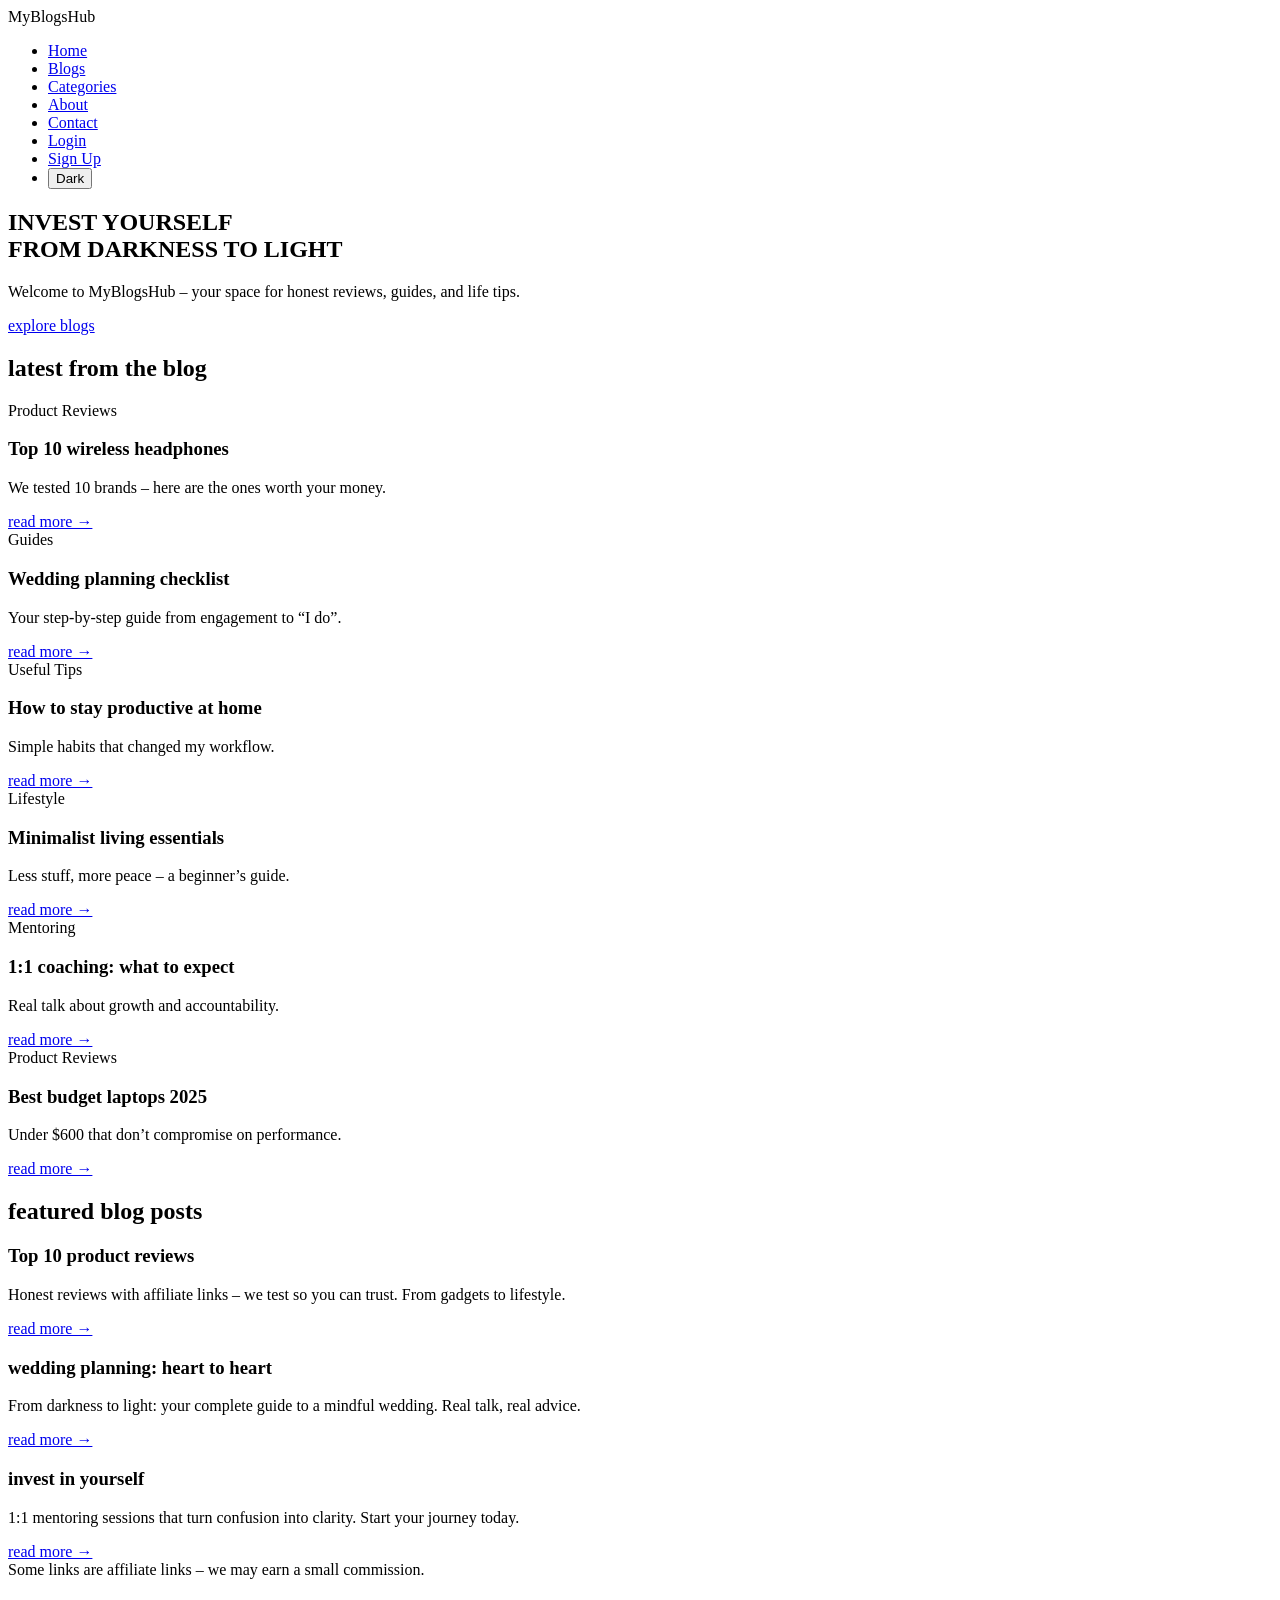
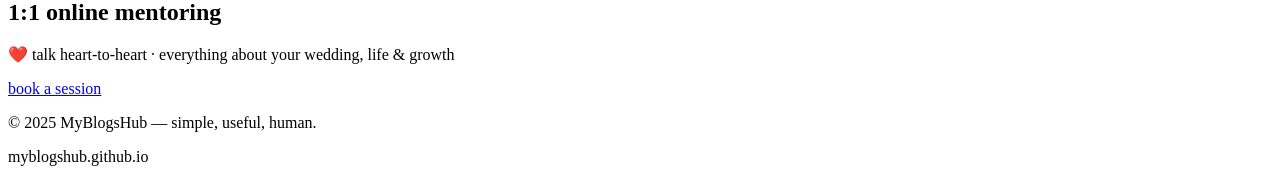
==== index.html @ a45b2e27 "Create index.html this is the home page of my website" ====
<!DOCTYPE html>
<html lang="en">
<head>
  <meta charset="UTF-8">
  <meta name="viewport" content="width=device-width, initial-scale=1.0">
  <title>MyBlogsHub – home</title>
  <link rel="stylesheet" href="style.css">
</head>
<body class="light-theme">
  <header class="site-header">
    <div class="container header-flex">
      <div class="logo">MyBlogsHub</div>
      <nav class="navbar">
        <ul class="nav-list">
          <li><a href="index.html" class="active">Home</a></li>
          <li><a href="#">Blogs</a></li>
          <li><a href="#">Categories</a></li>
          <li><a href="about.html">About</a></li>
          <li><a href="#">Contact</a></li>
          <li><a href="login.html">Login</a></li>
          <li><a href="register.html">Sign Up</a></li>
          <li><button class="theme-toggle" id="themeToggle">Dark</button></li>
        </ul>
      </nav>
      <div class="mobile-toggle" id="mobileToggle">
        <span></span><span></span><span></span>
      </div>
    </div>
  </header>

  <main>
    <section class="hero">
      <div class="container hero-content">
        <h1>INVEST YOURSELF <br> FROM DARKNESS TO LIGHT</h1>
        <p class="hero-sub">Welcome to MyBlogsHub – your space for honest reviews, guides, and life tips.</p>
        <a href="#featured" class="btn">explore blogs</a>
      </div>
    </section>

    <section class="blog-scroll">
      <div class="container">
        <h2>latest from the blog</h2>
        <div class="scroll-cards">
          <article class="scroll-card">
            <div class="card-image" style="background-color: #9b7b5c;"></div>
            <div class="card-content">
              <span class="card-category">Product Reviews</span>
              <h3>Top 10 wireless headphones</h3>
              <p>We tested 10 brands – here are the ones worth your money.</p>
              <a href="#" class="read-more">read more →</a>
            </div>
          </article>
          <article class="scroll-card">
            <div class="card-image" style="background-color: #b38b6d;"></div>
            <div class="card-content">
              <span class="card-category">Guides</span>
              <h3>Wedding planning checklist</h3>
              <p>Your step-by-step guide from engagement to “I do”.</p>
              <a href="#" class="read-more">read more →</a>
            </div>
          </article>
          <article class="scroll-card">
            <div class="card-image" style="background-color: #a57c5a;"></div>
            <div class="card-content">
              <span class="card-category">Useful Tips</span>
              <h3>How to stay productive at home</h3>
              <p>Simple habits that changed my workflow.</p>
              <a href="#" class="read-more">read more →</a>
            </div>
          </article>
          <article class="scroll-card">
            <div class="card-image" style="background-color: #cfa776;"></div>
            <div class="card-content">
              <span class="card-category">Lifestyle</span>
              <h3>Minimalist living essentials</h3>
              <p>Less stuff, more peace – a beginner’s guide.</p>
              <a href="#" class="read-more">read more →</a>
            </div>
          </article>
          <article class="scroll-card">
            <div class="card-image" style="background-color: #8b6b4c;"></div>
            <div class="card-content">
              <span class="card-category">Mentoring</span>
              <h3>1:1 coaching: what to expect</h3>
              <p>Real talk about growth and accountability.</p>
              <a href="#" class="read-more">read more →</a>
            </div>
          </article>
          <article class="scroll-card">
            <div class="card-image" style="background-color: #b59d7a;"></div>
            <div class="card-content">
              <span class="card-category">Product Reviews</span>
              <h3>Best budget laptops 2025</h3>
              <p>Under $600 that don’t compromise on performance.</p>
              <a href="#" class="read-more">read more →</a>
            </div>
          </article>
        </div>
      </div>
    </section>

    <section id="featured" class="featured-posts">
      <div class="container">
        <h2>featured blog posts</h2>
        <div class="post-grid">
          <article class="post-card">
            <h3>Top 10 product reviews</h3>
            <p>Honest reviews with affiliate links – we test so you can trust. From gadgets to lifestyle.</p>
            <a href="#" class="read-more">read more →</a>
          </article>
          <article class="post-card">
            <h3>wedding planning: heart to heart</h3>
            <p>From darkness to light: your complete guide to a mindful wedding. Real talk, real advice.</p>
            <a href="#" class="read-more">read more →</a>
          </article>
          <article class="post-card">
            <h3>invest in yourself</h3>
            <p>1:1 mentoring sessions that turn confusion into clarity. Start your journey today.</p>
            <a href="#" class="read-more">read more →</a>
          </article>
        </div>
        <div class="affiliate-note">Some links are affiliate links – we may earn a small commission.</div>
      </div>
    </section>

    <section class="mentoring">
      <div class="container mentoring-content">
        <h2>1:1 online mentoring</h2>
        <p class="heart">❤️ talk heart‑to‑heart · everything about your wedding, life & growth</p>
        <a href="#" class="btn">book a session</a>
      </div>
    </section>
  </main>

  <footer class="site-footer">
    <div class="container footer-content">
      <p>© 2025 MyBlogsHub — simple, useful, human.</p>
      <p class="domain">myblogshub.github.io</p>
    </div>
  </footer>

  <script src="script.js"></script>
</body>
</html>
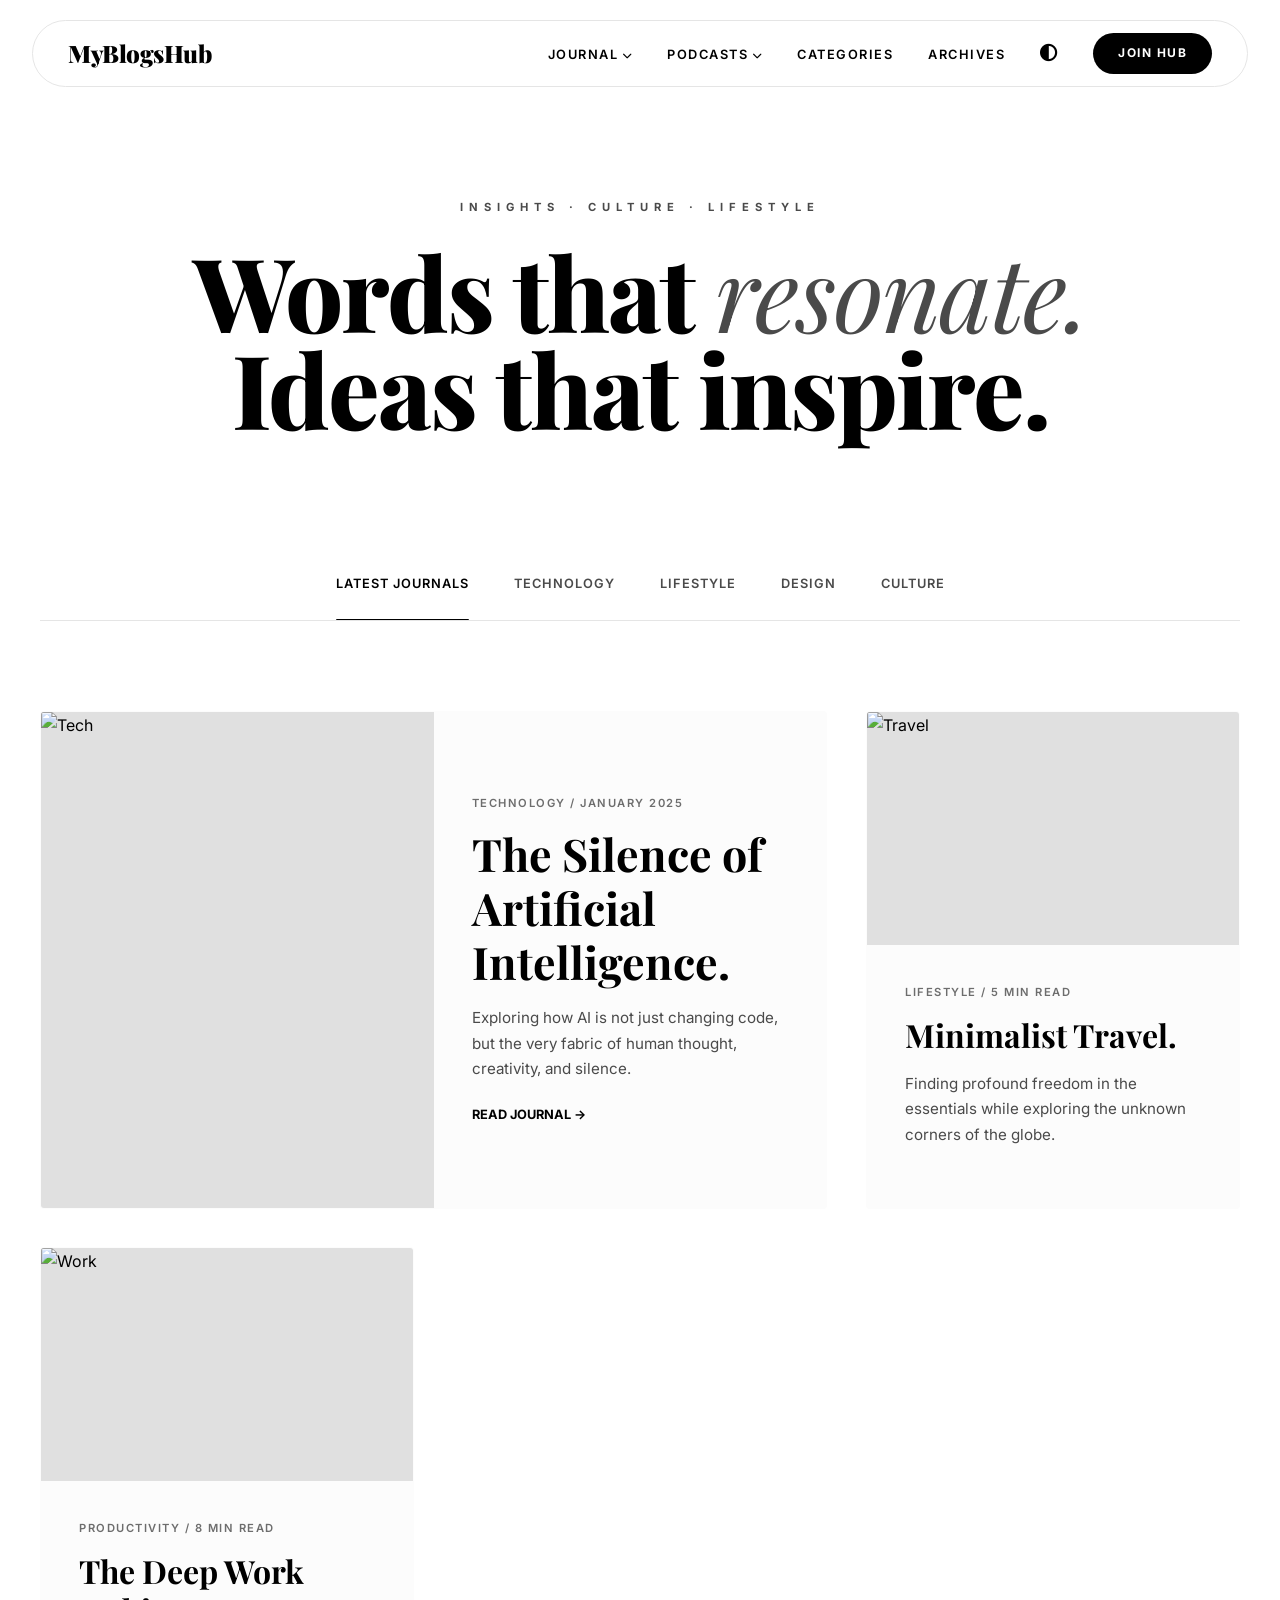
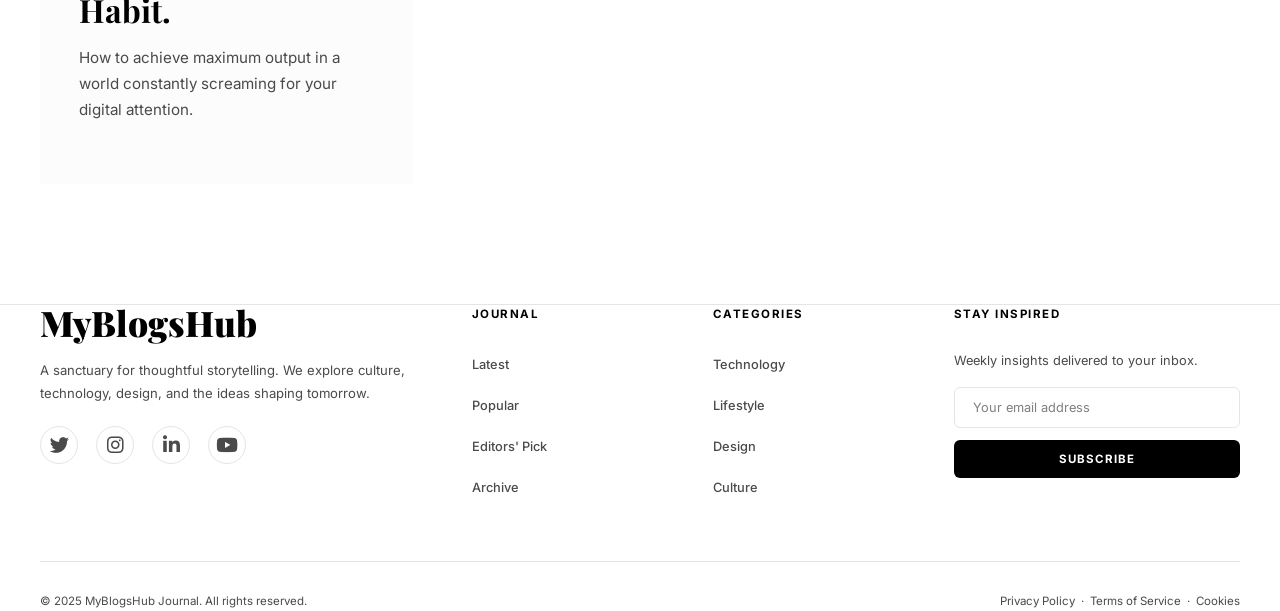
==== commit d689bd98: "Update index.html" ====
--- a/index.html
+++ b/index.html
@@ -3,142 +3,116 @@
 <head>
   <meta charset="UTF-8">
   <meta name="viewport" content="width=device-width, initial-scale=1.0">
-  <title>MyBlogsHub – home</title>
+  <title>MyBlogsHub – Premium Responsive Journal</title>
+  <link rel="stylesheet" href="https://cdnjs.cloudflare.com/ajax/libs/font-awesome/6.0.0-beta3/css/all.min.css">
   <link rel="stylesheet" href="style.css">
 </head>
 <body class="light-theme">
-  <header class="site-header">
-    <div class="container header-flex">
-      <div class="logo">MyBlogsHub</div>
-      <nav class="navbar">
-        <ul class="nav-list">
-          <li><a href="index.html" class="active">Home</a></li>
-          <li><a href="#">Blogs</a></li>
+  <!-- Loader removed for testing -->
+
+  <header id="mainHeader">
+    <div class="nav-wrap" id="navWrap">
+      <div class="logo" onclick="window.scrollTo({top:0,behavior:'smooth'})">MyBlogsHub</div>
+      <nav>
+        <ul class="nav-links" id="navLinks">
+          <!-- Journal Dropdown -->
+          <li class="dropdown-parent">
+            <a href="#" class="dropdown-toggle" onclick="event.preventDefault()">Journal <i class="fas fa-chevron-down"></i></a>
+            <ul class="dropdown-menu">
+              <li><a href="blogs.html?category=all" class="all-cat">All Categories</a></li>
+              <li><a href="blogs.html?category=technology">Technology</a></li>
+              <li><a href="blogs.html?category=lifestyle">Lifestyle</a></li>
+              <li><a href="blogs.html?category=design">Design</a></li>
+              <li><a href="blogs.html?category=culture">Culture</a></li>
+              <li><a href="blogs.html?category=productivity">Productivity</a></li>
+            </ul>
+          </li>
+          <!-- Podcasts Dropdown -->
+          <li class="dropdown-parent">
+            <a href="#" class="dropdown-toggle" onclick="event.preventDefault()">Podcasts <i class="fas fa-chevron-down"></i></a>
+            <ul class="dropdown-menu">
+              <li><a href="podcasts.html?category=all" class="all-cat">All Categories</a></li>
+              <li><a href="podcasts.html?category=technology">Technology</a></li>
+              <li><a href="podcasts.html?category=lifestyle">Lifestyle</a></li>
+              <li><a href="podcasts.html?category=design">Design</a></li>
+              <li><a href="podcasts.html?category=culture">Culture</a></li>
+              <li><a href="podcasts.html?category=productivity">Productivity</a></li>
+            </ul>
+          </li>
           <li><a href="#">Categories</a></li>
-          <li><a href="about.html">About</a></li>
-          <li><a href="#">Contact</a></li>
-          <li><a href="login.html">Login</a></li>
-          <li><a href="register.html">Sign Up</a></li>
-          <li><button class="theme-toggle" id="themeToggle">Dark</button></li>
+          <li><a href="#">Archives</a></li>
+          <li><button class="theme-toggle" id="themeToggle"><i class="fas fa-adjust"></i></button></li>
+          <li><a href="join-hub.html" class="join-hub-btn">Join Hub</a></li>
         </ul>
+        <button class="hamburger-icon" onclick="toggleMenu()"><i class="fas fa-bars"></i></button>
       </nav>
-      <div class="mobile-toggle" id="mobileToggle">
-        <span></span><span></span><span></span>
-      </div>
     </div>
   </header>
 
+  <div id="closeBtn" onclick="toggleMenu()">&times;</div>
+
   <main>
-    <section class="hero">
-      <div class="container hero-content">
-        <h1>INVEST YOURSELF <br> FROM DARKNESS TO LIGHT</h1>
-        <p class="hero-sub">Welcome to MyBlogsHub – your space for honest reviews, guides, and life tips.</p>
-        <a href="#featured" class="btn">explore blogs</a>
+    <section class="hero container">
+      <span class="hero-tag reveal">Insights · Culture · Lifestyle</span>
+      <h1 class="reveal">Words that <span>resonate.</span><br>Ideas that inspire.</h1>
+    </section>
+    <section class="container">
+      <div class="filter-bar reveal">
+        <button class="filter-item active">Latest Journals</button>
+        <button class="filter-item">Technology</button>
+        <button class="filter-item">Lifestyle</button>
+        <button class="filter-item">Design</button>
+        <button class="filter-item">Culture</button>
       </div>
-    </section>
-
-    <section class="blog-scroll">
-      <div class="container">
-        <h2>latest from the blog</h2>
-        <div class="scroll-cards">
-          <article class="scroll-card">
-            <div class="card-image" style="background-color: #9b7b5c;"></div>
-            <div class="card-content">
-              <span class="card-category">Product Reviews</span>
-              <h3>Top 10 wireless headphones</h3>
-              <p>We tested 10 brands – here are the ones worth your money.</p>
-              <a href="#" class="read-more">read more →</a>
-            </div>
-          </article>
-          <article class="scroll-card">
-            <div class="card-image" style="background-color: #b38b6d;"></div>
-            <div class="card-content">
-              <span class="card-category">Guides</span>
-              <h3>Wedding planning checklist</h3>
-              <p>Your step-by-step guide from engagement to “I do”.</p>
-              <a href="#" class="read-more">read more →</a>
-            </div>
-          </article>
-          <article class="scroll-card">
-            <div class="card-image" style="background-color: #a57c5a;"></div>
-            <div class="card-content">
-              <span class="card-category">Useful Tips</span>
-              <h3>How to stay productive at home</h3>
-              <p>Simple habits that changed my workflow.</p>
-              <a href="#" class="read-more">read more →</a>
-            </div>
-          </article>
-          <article class="scroll-card">
-            <div class="card-image" style="background-color: #cfa776;"></div>
-            <div class="card-content">
-              <span class="card-category">Lifestyle</span>
-              <h3>Minimalist living essentials</h3>
-              <p>Less stuff, more peace – a beginner’s guide.</p>
-              <a href="#" class="read-more">read more →</a>
-            </div>
-          </article>
-          <article class="scroll-card">
-            <div class="card-image" style="background-color: #8b6b4c;"></div>
-            <div class="card-content">
-              <span class="card-category">Mentoring</span>
-              <h3>1:1 coaching: what to expect</h3>
-              <p>Real talk about growth and accountability.</p>
-              <a href="#" class="read-more">read more →</a>
-            </div>
-          </article>
-          <article class="scroll-card">
-            <div class="card-image" style="background-color: #b59d7a;"></div>
-            <div class="card-content">
-              <span class="card-category">Product Reviews</span>
-              <h3>Best budget laptops 2025</h3>
-              <p>Under $600 that don’t compromise on performance.</p>
-              <a href="#" class="read-more">read more →</a>
-            </div>
-          </article>
-        </div>
-      </div>
-    </section>
-
-    <section id="featured" class="featured-posts">
-      <div class="container">
-        <h2>featured blog posts</h2>
-        <div class="post-grid">
-          <article class="post-card">
-            <h3>Top 10 product reviews</h3>
-            <p>Honest reviews with affiliate links – we test so you can trust. From gadgets to lifestyle.</p>
-            <a href="#" class="read-more">read more →</a>
-          </article>
-          <article class="post-card">
-            <h3>wedding planning: heart to heart</h3>
-            <p>From darkness to light: your complete guide to a mindful wedding. Real talk, real advice.</p>
-            <a href="#" class="read-more">read more →</a>
-          </article>
-          <article class="post-card">
-            <h3>invest in yourself</h3>
-            <p>1:1 mentoring sessions that turn confusion into clarity. Start your journey today.</p>
-            <a href="#" class="read-more">read more →</a>
-          </article>
-        </div>
-        <div class="affiliate-note">Some links are affiliate links – we may earn a small commission.</div>
-      </div>
-    </section>
-
-    <section class="mentoring">
-      <div class="container mentoring-content">
-        <h2>1:1 online mentoring</h2>
-        <p class="heart">❤️ talk heart‑to‑heart · everything about your wedding, life & growth</p>
-        <a href="#" class="btn">book a session</a>
+      <div class="blog-masonry" id="blogGrid">
+        <article class="blog-card featured reveal">
+          <div class="card-img-wrap"><img src="https://images.unsplash.com/photo-1499750310107-5fef28a66643?auto=format&fit=crop&w=1200&q=80" alt="Tech" loading="lazy"></div>
+          <div class="card-content">
+            <span class="card-meta">Technology / January 2025</span>
+            <h2 class="card-title">The Silence of Artificial Intelligence.</h2>
+            <p class="card-desc">Exploring how AI is not just changing code, but the very fabric of human thought, creativity, and silence.</p>
+            <a href="#" style="color:var(--text-color);font-weight:700;text-decoration:none;font-size:0.8rem;text-transform:uppercase;">Read Journal &rarr;</a>
+          </div>
+        </article>
+        <article class="blog-card reveal">
+          <div class="card-img-wrap"><img src="https://images.unsplash.com/photo-1516483638261-f4dbaf036963?auto=format&fit=crop&w=800&q=80" alt="Travel" loading="lazy"></div>
+          <div class="card-content">
+            <span class="card-meta">Lifestyle / 5 min read</span>
+            <h2 class="card-title">Minimalist Travel.</h2>
+            <p class="card-desc">Finding profound freedom in the essentials while exploring the unknown corners of the globe.</p>
+          </div>
+        </article>
+        <article class="blog-card reveal">
+          <div class="card-img-wrap"><img src="https://images.unsplash.com/photo-1515378791036-0648a3ef77b2?auto=format&fit=crop&w=800&q=80" alt="Work" loading="lazy"></div>
+          <div class="card-content">
+            <span class="card-meta">Productivity / 8 min read</span>
+            <h2 class="card-title">The Deep Work Habit.</h2>
+            <p class="card-desc">How to achieve maximum output in a world constantly screaming for your digital attention.</p>
+          </div>
+        </article>
       </div>
     </section>
   </main>
 
-  <footer class="site-footer">
-    <div class="container footer-content">
-      <p>© 2025 MyBlogsHub — simple, useful, human.</p>
-      <p class="domain">myblogshub.github.io</p>
+  <footer class="container">
+    <div class="footer-grid">
+      <div class="footer-col footer-about">
+        <div class="footer-logo">MyBlogsHub</div>
+        <p>A sanctuary for thoughtful storytelling. We explore culture, technology, design, and the ideas shaping tomorrow.</p>
+        <div class="social-icons">
+          <a href="#" aria-label="Twitter"><i class="fab fa-twitter"></i></a>
+          <a href="#" aria-label="Instagram"><i class="fab fa-instagram"></i></a>
+          <a href="#" aria-label="LinkedIn"><i class="fab fa-linkedin-in"></i></a>
+          <a href="#" aria-label="YouTube"><i class="fab fa-youtube"></i></a>
+        </div>
+      </div>
+      <div class="footer-col"><h4>Journal</h4><ul class="footer-links"><li><a href="blogs.html?category=all">Latest</a></li><li><a href="blogs.html?category=all">Popular</a></li><li><a href="blogs.html?category=all">Editors' Pick</a></li><li><a href="blogs.html?category=all">Archive</a></li></ul></div>
+      <div class="footer-col"><h4>Categories</h4><ul class="footer-links"><li><a href="blogs.html?category=technology">Technology</a></li><li><a href="blogs.html?category=lifestyle">Lifestyle</a></li><li><a href="blogs.html?category=design">Design</a></li><li><a href="blogs.html?category=culture">Culture</a></li></ul></div>
+      <div class="footer-col"><h4>Stay Inspired</h4><p style="color:var(--sub-text);font-size:clamp(0.78rem,1vw,0.9rem);margin-bottom:15px;">Weekly insights delivered to your inbox.</p><form class="newsletter-form" onsubmit="event.preventDefault();alert('Thank you for subscribing!');"><input type="email" placeholder="Your email address" required><button type="submit">Subscribe</button></form></div>
     </div>
+    <div class="footer-bottom"><span>&copy; 2025 MyBlogsHub Journal. All rights reserved.</span><div><a href="#">Privacy Policy</a> &nbsp;·&nbsp; <a href="#">Terms of Service</a> &nbsp;·&nbsp; <a href="#">Cookies</a></div></div>
   </footer>
 
-  <script src="script.js"></script>
+  <script src="script.js" defer></script>
 </body>
-</html>
+                                                                               </html>
--- a/style.css
+++ b/style.css
@@ -0,0 +1,230 @@
+@import url('https://fonts.googleapis.com/css2?family=Inter:wght@300;400;500;600;700&family=Playfair+Display:ital,wght@0,700;0,800;0,900;1,700&display=swap');
+:root {
+  --bg-color: #ffffff; --text-color: #000000; --accent-color: #1a1a1a;
+  --sub-text: #4a4a4a; --card-bg: #fcfcfc; --border-color: #e5e5e5;
+  --glass-bg: rgba(255, 255, 255, 0.85);
+  --transition: all 0.6s cubic-bezier(0.19, 1, 0.22, 1);
+}
+.dark-theme {
+  --bg-color: #0a0a0a; --text-color: #ffffff; --accent-color: #f0f0f0;
+  --sub-text: #b0b0b0; --card-bg: #111111; --border-color: #1e1e1e;
+  --glass-bg: rgba(10, 10, 10, 0.9);
+}
+* { margin:0; padding:0; box-sizing:border-box; }
+html { scroll-behavior:smooth; -webkit-tap-highlight-color:transparent; }
+body {
+  font-family:'Inter',sans-serif; background:var(--bg-color); color:var(--text-color);
+  transition:background-color 0.5s ease, color 0.5s ease; line-height:1.7; overflow-x:hidden;
+  -webkit-font-smoothing:antialiased; min-height:100vh;
+}
+.container { max-width:1400px; margin:0 auto; padding:0 40px; width:100%; }
+
+/* Loader */
+#loader {
+  position:fixed; inset:0; z-index:9999; display:flex; align-items:center; justify-content:center;
+  background:rgba(0,0,0,0.85); backdrop-filter:blur(12px); -webkit-backdrop-filter:blur(12px);
+  transition:opacity 0.4s ease, visibility 0.4s ease;
+}
+#loader.hidden { opacity:0; visibility:hidden; pointer-events:none; }
+#loader h1 {
+  color:#fff; font-family:'Playfair Display',serif; font-size:clamp(1.8rem,5vw,2.6rem);
+  letter-spacing:6px; font-weight:900; animation:logoEntrance 0.7s ease-out forwards;
+  text-shadow:0 0 30px rgba(255,255,255,0.3);
+}
+@keyframes logoEntrance { 0%{opacity:0; transform:scale(0.85);} 100%{opacity:1; transform:scale(1);} }
+
+/* Header */
+header {
+  position:fixed; top:20px; left:0; right:0; z-index:1000;
+  transition: transform 0.4s cubic-bezier(0.19,1,0.22,1), opacity 0.4s ease;
+  will-change: transform;
+}
+header.hidden { transform: translateY(-120px); opacity: 0; pointer-events: none; }
+.nav-wrap {
+  margin:0 auto; width:95%; max-width:1250px; background:var(--glass-bg); backdrop-filter:blur(25px);
+  border:1px solid var(--border-color); border-radius:100px; padding:12px 35px;
+  display:flex; justify-content:space-between; align-items:center;
+  transition:all 0.35s cubic-bezier(0.19,1,0.22,1);
+}
+.nav-wrap.scrolled { padding:8px 30px; width:90%; border-radius:80px; }
+.logo {
+  font-family:'Playfair Display',serif; font-weight:900; font-size:clamp(1.2rem,2.5vw,1.5rem);
+  letter-spacing:-0.5px; color:var(--text-color); cursor:pointer; white-space:nowrap;
+  transition:opacity 0.3s, transform 0.3s;
+}
+.logo:hover { opacity:0.7; transform:scale(1.03); }
+.nav-links { display:flex; list-style:none; gap:35px; align-items:center; }
+.nav-links a {
+  text-decoration:none; color:var(--text-color); font-size:0.8rem;
+  font-weight:600; text-transform:uppercase; letter-spacing:1.5px;
+  transition:opacity 0.3s, transform 0.3s; white-space:nowrap; display:inline-block;
+}
+.nav-links a:hover { opacity:0.4; transform:translateY(-1px); }
+
+/* Dropdown */
+.dropdown-parent { position:static; }
+.dropdown-toggle { cursor:pointer; display:flex; align-items:center; gap:6px; }
+.dropdown-toggle i { font-size:0.6rem; transition:transform 0.35s ease; }
+.dropdown-parent.show .dropdown-toggle i { transform:rotate(180deg); }
+.dropdown-menu {
+  position:static; left:auto; top:auto; transform:none;
+  background:transparent; backdrop-filter:none; border:none;
+  padding:0; min-width:0; list-style:none;
+  opacity:1; visibility:visible; pointer-events:all;
+  box-shadow:none; text-align:center; display:none;
+}
+ .dropdown-parent.show .dropdown-menu,
+ .dropdown-parent.open .dropdown-menu { display:block; }
+.dropdown-menu li a {
+  display:block; padding:8px 0; font-size:0.9rem; letter-spacing:1.2px;
+  color:var(--sub-text); transition:all 0.25s; text-transform:capitalize; width:100%; text-align:center;
+}
+.dropdown-menu li a:hover { background:var(--border-color); color:var(--text-color); opacity:1; transform:none; }
+.dropdown-menu li a.all-cat { border-bottom:1px solid var(--border-color); margin-bottom:4px; font-weight:700; color:var(--text-color); }
+
+@media (min-width:769px) {
+  .dropdown-parent { position:relative; }
+  .dropdown-menu {
+    position:absolute; top:calc(100% + 18px); left:50%; transform:translateX(-50%) translateY(8px);
+    background:var(--glass-bg); backdrop-filter:blur(30px); border:1px solid var(--border-color);
+    border-radius:16px; padding:8px 0; min-width:210px; list-style:none;
+    opacity:0; visibility:hidden; pointer-events:none;
+    transition:all 0.35s cubic-bezier(0.19,1,0.22,1);
+    box-shadow:0 20px 50px rgba(0,0,0,0.08); text-align:left; display:block;
+  }
+  .dropdown-parent.show .dropdown-menu {
+    opacity:1; visibility:visible; pointer-events:all;
+    transform:translateX(-50%) translateY(0);
+  }
+  .dropdown-menu li a { padding:10px 22px; font-size:0.72rem; text-align:left; }
+}
+
+.theme-toggle { background:none; border:none; cursor:pointer; color:var(--text-color); font-size:1.1rem; outline:none; padding:0; transition:transform 0.4s ease; }
+.theme-toggle:hover { transform:rotate(30deg); }
+.theme-toggle:active { transform:rotate(180deg) scale(0.9); }
+.join-hub-btn {
+  background:var(--text-color); color:var(--bg-color)!important;
+  padding:10px 25px; border-radius:100px; font-size:0.75rem!important;
+  font-weight:700!important; opacity:1!important;
+  transition:all 0.35s cubic-bezier(0.19,1,0.22,1)!important;
+  display:inline-block;
+}
+.join-hub-btn:hover { transform:translateY(-2px); opacity:0.9!important; box-shadow:0 8px 25px rgba(0,0,0,0.1); }
+.hamburger-icon { display:none; background:none; border:none; font-size:1.3rem; color:var(--text-color); cursor:pointer; z-index:1002; transition:0.3s; }
+.hamburger-icon:hover { opacity:0.6; transform:scale(1.1); }
+#closeBtn { display:none; }
+
+/* Hero */
+.hero { padding:clamp(140px,22vh,220px) 0 clamp(50px,8vw,100px); text-align:center; }
+.hero-tag {
+  font-size:clamp(0.6rem,0.9vw,0.7rem); text-transform:uppercase; letter-spacing:clamp(3px,1vw,6px);
+  color:var(--sub-text); margin-bottom:25px; display:block; font-weight:700;
+  animation:fadeUp 0.8s 0.2s cubic-bezier(0.19,1,0.22,1) both;
+}
+.hero h1 {
+  font-family:'Playfair Display',serif; font-size:clamp(2.2rem,8vw,6.8rem);
+  font-weight:800; line-height:0.95; letter-spacing:-2px; margin-bottom:35px;
+  animation:fadeUp 0.9s 0.35s cubic-bezier(0.19,1,0.22,1) both;
+}
+.hero h1 span { font-style:italic; font-weight:400; color:var(--sub-text); }
+@keyframes fadeUp { 0%{opacity:0; transform:translateY(28px);} 100%{opacity:1; transform:translateY(0);} }
+
+/* Filter */
+.filter-bar {
+  display:flex; justify-content:center; gap:clamp(15px,4vw,45px);
+  margin-bottom:clamp(50px,8vw,90px); border-bottom:1px solid var(--border-color);
+  padding-bottom:25px; overflow-x:auto; scrollbar-width:none; -ms-overflow-style:none; flex-wrap:nowrap;
+}
+.filter-bar::-webkit-scrollbar{display:none;}
+.filter-item {
+  background:none; border:none; color:var(--sub-text); cursor:pointer;
+  font-family:'Inter',sans-serif; font-weight:600; font-size:clamp(0.72rem,1vw,0.85rem);
+  position:relative; text-transform:uppercase; letter-spacing:1px;
+  transition:color 0.3s, transform 0.3s; white-space:nowrap; padding:4px 0; flex-shrink:0;
+}
+.filter-item:hover { transform:translateY(-1px); }
+.filter-item.active,.filter-item:hover { color:var(--text-color); }
+.filter-item.active::after {
+  content:''; position:absolute; bottom:-26px; left:0; width:100%; height:2px;
+  background:var(--text-color); border-radius:1px; animation:slideIn 0.3s ease;
+}
+@keyframes slideIn { 0%{transform:scaleX(0);} 100%{transform:scaleX(1);} }
+
+/* Blog grid */
+.blog-masonry { display:grid; grid-template-columns:repeat(12,1fr); gap:clamp(20px,3vw,40px); padding-bottom:clamp(60px,10vw,120px); }
+.blog-card { grid-column:span 4; background:var(--card-bg); border-radius:4px; overflow:hidden; transition:var(--transition); display:flex; flex-direction:column; border:1px solid transparent; }
+.blog-card:hover { transform:translateY(-6px); box-shadow:0 25px 60px rgba(0,0,0,0.08); border-color:var(--border-color); }
+.blog-card.featured { grid-column:span 8; flex-direction:row; }
+.card-img-wrap { width:100%; aspect-ratio:16/10; overflow:hidden; position:relative; background:#e0e0e0; }
+.dark-theme .card-img-wrap { background:#1a1a1a; }
+.featured .card-img-wrap { width:50%; height:auto; min-height:400px; aspect-ratio:unset; }
+.card-img-wrap img { width:100%; height:100%; object-fit:cover; transition:transform 1.8s cubic-bezier(0.19,1,0.22,1); }
+.blog-card:hover .card-img-wrap img { transform:scale(1.05); }
+.card-content { padding:clamp(22px,3vw,40px); display:flex; flex-direction:column; justify-content:center; flex:1; }
+.card-meta { font-size:0.7rem; text-transform:uppercase; letter-spacing:1.5px; color:var(--sub-text); margin-bottom:14px; font-weight:600; opacity:0.8; }
+.card-title { font-family:'Playfair Display',serif; font-size:clamp(1.3rem,2.5vw,2rem); line-height:1.2; margin-bottom:16px; color:var(--text-color); font-weight:700; transition:opacity 0.3s; }
+.blog-card:hover .card-title { opacity:0.8; }
+.featured .card-title { font-size:clamp(1.6rem,3.5vw,2.8rem); }
+.card-desc { font-size:clamp(0.8rem,1.3vw,0.95rem); color:var(--sub-text); margin-bottom:22px; }
+
+/* Footer */
+footer { padding:clamp(70px,10vw,100px) 0 clamp(30px,4vw,40px); border-top:1px solid var(--border-color); margin-top:20px; }
+.footer-grid { display:grid; grid-template-columns:2fr 1fr 1fr 1.5fr; gap:clamp(25px,4vw,50px); margin-bottom:clamp(35px,6vw,60px); }
+.footer-col h4 { font-family:'Inter',sans-serif; font-weight:700; font-size:clamp(0.72rem,0.9vw,0.85rem); text-transform:uppercase; letter-spacing:1.5px; margin-bottom:clamp(18px,2.5vw,25px); color:var(--text-color); }
+.footer-logo { font-family:'Playfair Display',serif; font-size:clamp(1.8rem,3vw,2.2rem); font-weight:900; line-height:1; margin-bottom:18px; color:var(--text-color); }
+.footer-about p { color:var(--sub-text); font-size:clamp(0.82rem,1vw,0.95rem); line-height:1.8; margin-bottom:20px; max-width:380px; }
+.footer-links { list-style:none; display:flex; flex-direction:column; gap:clamp(10px,1.5vw,14px); }
+.footer-links a { color:var(--sub-text); text-decoration:none; font-size:clamp(0.8rem,1vw,0.9rem); font-weight:500; transition:color 0.3s, transform 0.3s; display:inline-block; }
+.footer-links a:hover { color:var(--text-color); transform:translateX(4px); }
+.social-icons { display:flex; gap:clamp(12px,2vw,18px); margin-top:5px; flex-wrap:wrap; }
+.social-icons a { color:var(--sub-text); font-size:clamp(1rem,1.5vw,1.2rem); transition:color 0.3s, transform 0.35s; display:flex; align-items:center; justify-content:center; width:38px; height:38px; border-radius:50%; border:1px solid var(--border-color); text-decoration:none; }
+.social-icons a:hover { color:var(--text-color); transform:translateY(-4px); border-color:var(--text-color); }
+.newsletter-form { display:flex; flex-direction:column; gap:12px; }
+.newsletter-form input { background:transparent; border:1px solid var(--border-color); padding:clamp(10px,1.5vw,12px) clamp(14px,2vw,18px); color:var(--text-color); font-family:'Inter',sans-serif; font-size:clamp(0.8rem,1vw,0.9rem); border-radius:6px; outline:none; transition:border-color 0.3s, box-shadow 0.3s; width:100%; }
+.newsletter-form input::placeholder { color:var(--sub-text); opacity:0.7; }
+.newsletter-form input:focus { border-color:var(--text-color); box-shadow:0 0 0 3px rgba(128,128,128,0.1); }
+.newsletter-form button { background:var(--text-color); color:var(--bg-color); border:none; padding:clamp(10px,1.5vw,12px) clamp(18px,2.5vw,24px); font-family:'Inter',sans-serif; font-weight:700; font-size:clamp(0.7rem,0.9vw,0.8rem); text-transform:uppercase; letter-spacing:1px; border-radius:6px; cursor:pointer; transition:opacity 0.3s, transform 0.3s; white-space:nowrap; }
+.newsletter-form button:hover { opacity:0.8; transform:translateY(-2px); }
+.newsletter-form button:active { transform:scale(0.97); }
+.footer-bottom { display:flex; justify-content:space-between; align-items:center; padding-top:clamp(20px,3vw,30px); border-top:1px solid var(--border-color); font-size:clamp(0.72rem,0.9vw,0.85rem); color:var(--sub-text); flex-wrap:wrap; gap:12px; }
+.footer-bottom a { color:var(--sub-text); text-decoration:none; transition:color 0.3s; }
+.footer-bottom a:hover { color:var(--text-color); text-decoration:underline; }
+
+/* Reveal */
+.reveal { opacity:0; transform:translateY(30px); transition:opacity 1s cubic-bezier(0.19,1,0.22,1), transform 1s cubic-bezier(0.19,1,0.22,1); will-change:opacity, transform; }
+.reveal.visible { opacity:1; transform:translateY(0); }
+.blog-card.reveal:nth-child(2){transition-delay:0.1s;} .blog-card.reveal:nth-child(3){transition-delay:0.2s;} .blog-card.reveal:nth-child(4){transition-delay:0.3s;}
+
+@media (max-width:1100px) {
+  .blog-card{grid-column:span 6;} .blog-card.featured{grid-column:span 12; flex-direction:column;}
+  .featured .card-img-wrap{width:100%; min-height:320px; aspect-ratio:16/9;}
+  .footer-grid{grid-template-columns:1.5fr 1fr 1fr; gap:35px;} .footer-grid .footer-col:last-child{grid-column:span 3;} .footer-about p{max-width:100%;}
+}
+@media (max-width:768px) {
+  .container{padding:0 25px;} .hamburger-icon{display:block;}
+  .nav-links{position:fixed; top:0; right:-100%; width:100%; height:100vh; height:100dvh; background:var(--bg-color); flex-direction:column; justify-content:flex-start; align-items:center; padding-top:80px; padding-bottom:40px; overflow-y:auto; transition:right 0.5s cubic-bezier(0.19,1,0.22,1); z-index:1001; gap:18px;}
+  .nav-links.active{right:0;}
+  .nav-links li{width:100%; text-align:center; flex-shrink:0;}
+  .nav-links a{font-size:1.1rem; letter-spacing:2px;}
+  .nav-links .hamburger-icon{display:none;}
+  #closeBtn{display:none; position:fixed; top:20px; right:20px; font-size:2rem; color:var(--text-color); cursor:pointer; z-index:1003; background:none; border:none; line-height:1;}
+  .nav-links .dropdown-parent{position:static!important;}
+  .nav-links .dropdown-parent .dropdown-menu{
+    position:static!important; left:auto!important; top:auto!important; transform:none!important;
+    width:100%!important; min-width:0!important; display:none!important; padding:0!important; margin:0!important;
+    background:transparent!important; border:none!important; box-shadow:none!important;
+    text-align:center!important; opacity:1!important; visibility:visible!important; pointer-events:all!important;
+    list-style:none!important;
+  }
+  .nav-links .dropdown-parent.open .dropdown-menu{display:block!important;}
+  .nav-links .dropdown-menu li a{display:block!important; width:100%!important; padding:8px 0!important; font-size:0.9rem!important; text-align:center!important;}
+  .blog-card{grid-column:span 12;} .hero h1{font-size:3rem;} .filter-bar{gap:20px; justify-content:flex-start; padding:0 10px 20px;} .nav-wrap{padding:10px 22px; border-radius:50px;} .nav-wrap.scrolled{padding:7px 20px; border-radius:40px;}
+  .footer-grid{grid-template-columns:1fr 1fr; gap:30px;} .footer-grid .footer-col:last-child{grid-column:span 2;} .footer-about{grid-column:span 2;}
+}
+@media (max-width:420px) {
+  .container{padding:0 15px;} .nav-wrap{padding:8px 18px; border-radius:40px;} .nav-wrap.scrolled{padding:6px 15px; border-radius:35px;} .logo{font-size:1.05rem;} .hamburger-icon{font-size:1.1rem;}
+  .hero{padding:110px 0 40px;} .hero h1{font-size:2rem;} .hero-tag{font-size:0.58rem; letter-spacing:2px;} .card-content{padding:18px 15px;} .card-title{font-size:1.2rem;} .featured .card-title{font-size:1.4rem;} .card-desc{font-size:0.78rem;}
+  .blog-masonry{gap:16px;} .filter-bar{gap:12px; padding-bottom:16px;} .filter-item{font-size:0.65rem;}       .nav-links a{font-size:1.2rem;} #closeBtn{top:15px; right:15px; font-size:1.8rem;}
+  .footer-grid{grid-template-columns:1fr; gap:28px;} .footer-grid .footer-col:last-child, .footer-about{grid-column:span 1;} .footer-bottom{flex-direction:column; text-align:center;}
+}
+@media (prefers-reduced-motion:reduce){*,*::before,*::after{animation-duration:0.01ms!important; animation-iteration-count:1!important; transition-duration:0.01ms!important; scroll-behavior:auto!important;}}
